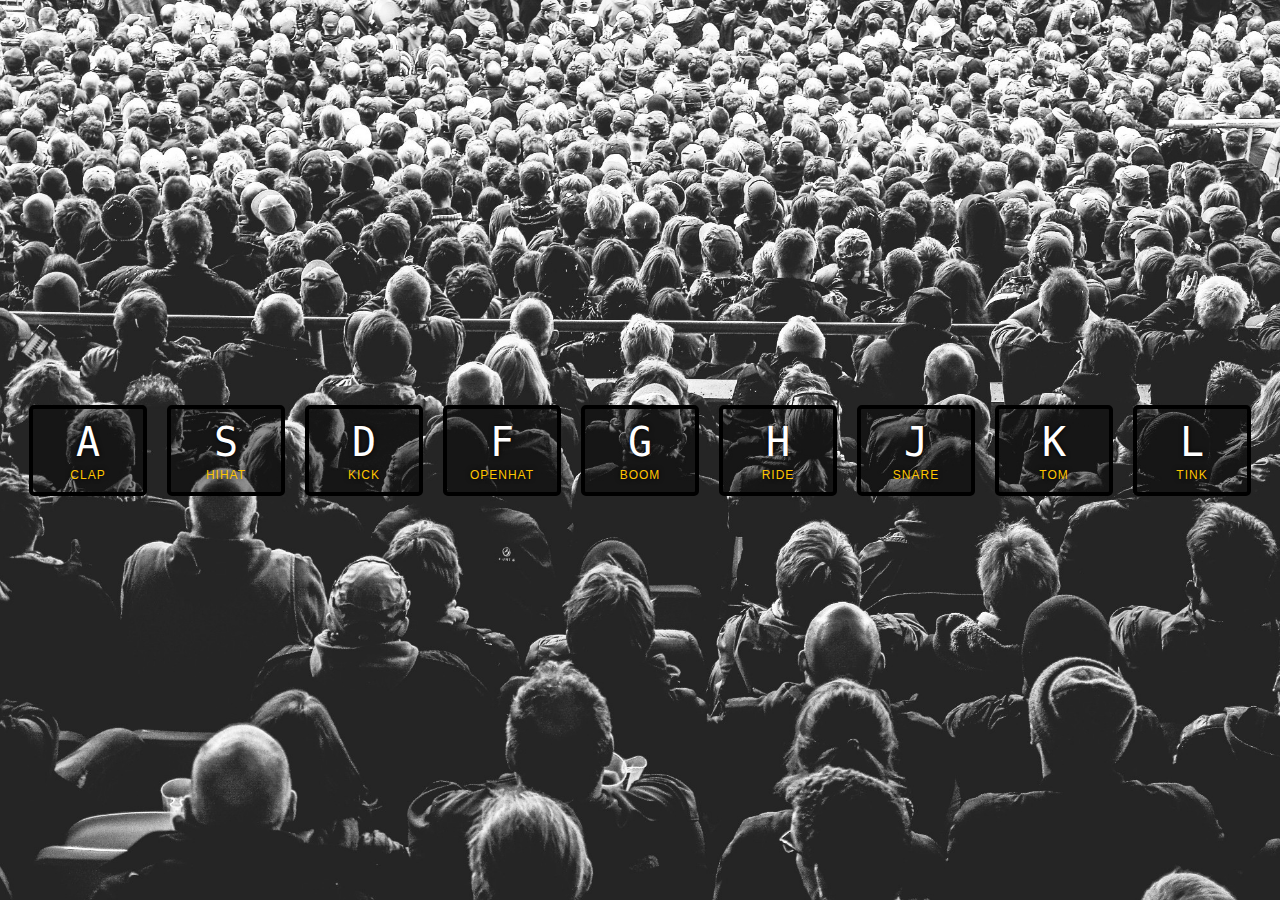
==== index.html @ 9af645fc "add the function removetransition & playsound function" ====
<!DOCTYPE html>
<html lang="en">
<head>
  <meta charset="UTF-8">
  <title>JS-Drum-Kit</title>
  <link rel="stylesheet" href="style.css">
  <link rel="icon" href="https://fav.farm/🥁" />
</head>
<body>


  <div class="keys">
    <div data-key="65" class="key">
      <kbd>A</kbd>
      <span class="sound">clap</span>
    </div>
    <div data-key="83" class="key">
      <kbd>S</kbd>
      <span class="sound">hihat</span>
    </div>
    <div data-key="68" class="key">
      <kbd>D</kbd>
      <span class="sound">kick</span>
    </div>
    <div data-key="70" class="key">
      <kbd>F</kbd>
      <span class="sound">openhat</span>
    </div>
    <div data-key="71" class="key">
      <kbd>G</kbd>
      <span class="sound">boom</span>
    </div>
    <div data-key="72" class="key">
      <kbd>H</kbd>
      <span class="sound">ride</span>
    </div>
    <div data-key="74" class="key">
      <kbd>J</kbd>
      <span class="sound">snare</span>
    </div>
    <div data-key="75" class="key">
      <kbd>K</kbd>
      <span class="sound">tom</span>
    </div>
    <div data-key="76" class="key">
      <kbd>L</kbd>
      <span class="sound">tink</span>
    </div>
  </div>

  <audio data-key="65" src="sounds/clap.wav"></audio>
  <audio data-key="83" src="sounds/hihat.wav"></audio>
  <audio data-key="68" src="sounds/kick.wav"></audio>
  <audio data-key="70" src="sounds/openhat.wav"></audio>
  <audio data-key="71" src="sounds/boom.wav"></audio>
  <audio data-key="72" src="sounds/ride.wav"></audio>
  <audio data-key="74" src="sounds/snare.wav"></audio>
  <audio data-key="75" src="sounds/tom.wav"></audio>
  <audio data-key="76" src="sounds/tink.wav"></audio>

<script>

function playSound(event){
 
console.log(event.keyCode)
const audio = document.querySelector(`audio[data-key="${event.keyCode}"]`);
const key = document.querySelector(`.key[data-key="${event.keyCode}"]`);

if (!audio) return; //stop the function running
audio.currentTime = 0; // reset the start time
audio.play()
 console.log(key);
key.classList.add('playing');
}

function removeTransition(event) {
  console.log(event. propertyName);
  if (event.propertyName !== 'transform') return; // skip it if it is not a transform
  this.classList.remove('playing');
}

const keys = document.querySelectorAll ('.key'); // select all the keys that are currently playing
keys.forEach(key => key.addEventListener('transitionend', removeTransition)); // using the foreach we are looping for each key listening to the eventlistener transition and wait for it to end.
window.addEventListener('keydown', playSound);

</script>


</body>
</html>
---- style.css ----
html {
  font-size: 10px;
  background: url('./background.jpg') bottom center;
  background-size: cover;
}

body,html {
  margin: 0;
  padding: 0;
  font-family: sans-serif;
}

.keys {
  display: flex;
  flex: 1;
  min-height: 100vh;
  align-items: center;
  justify-content: center;
}

.key {
  border: .4rem solid black;
  border-radius: .5rem;
  margin: 1rem;
  font-size: 1.5rem;
  padding: 1rem .5rem;
  transition: all .07s ease;
  width: 10rem;
  text-align: center;
  color: white;
  background: rgba(0,0,0,0.4);
  text-shadow: 0 0 .5rem black;
}

.playing {
  transform: scale(1.1);
  border-color: #ffc600;
  box-shadow: 0 0 1rem #ffc600;
}

kbd {
  display: block;
  font-size: 4rem;
}

.sound {
  font-size: 1.2rem;
  text-transform: uppercase;
  letter-spacing: .1rem;
  color: #ffc600;
}
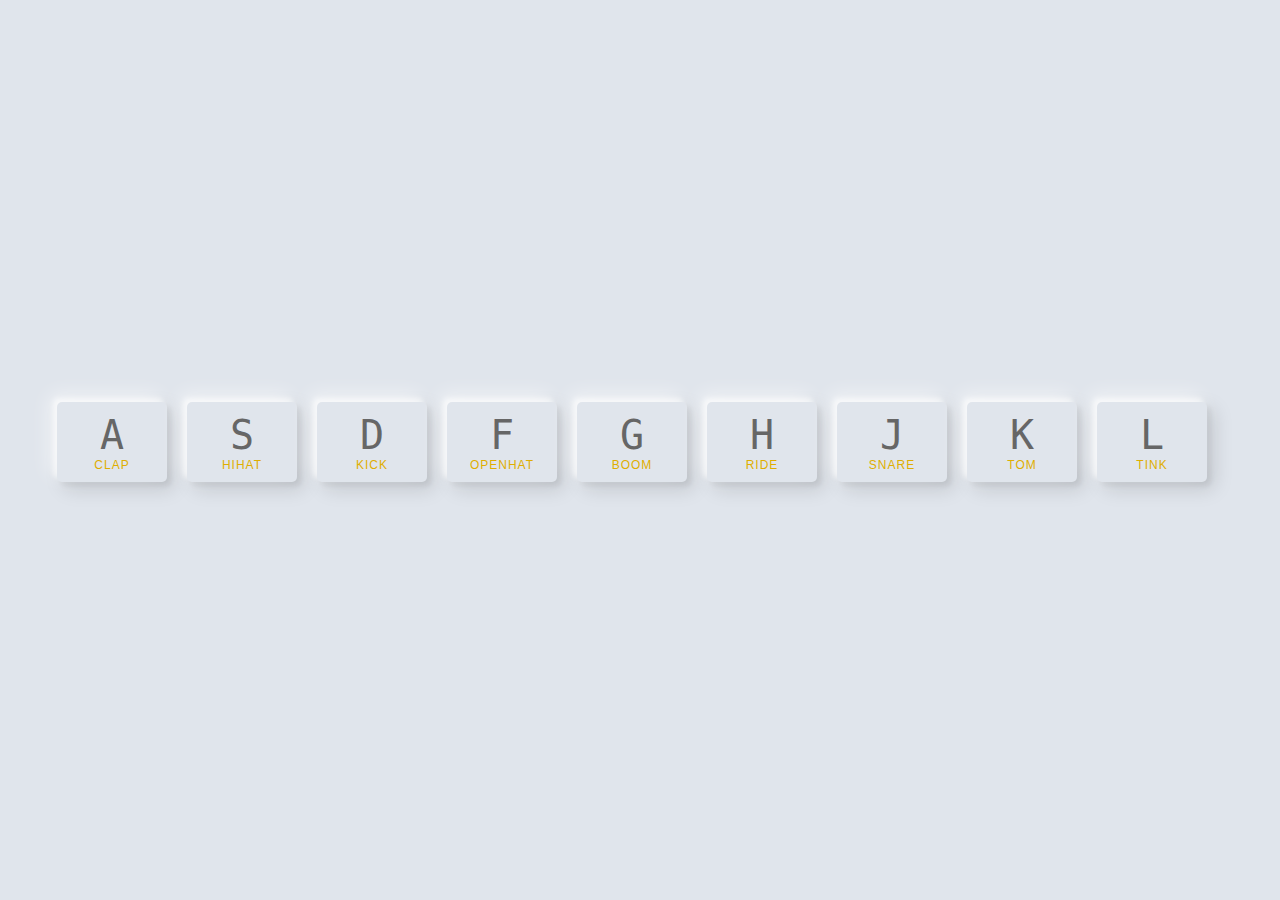
==== commit 4f47b0f8: "changed the ui with neumorphism style" ====
--- a/index.html
+++ b/index.html
@@ -9,7 +9,8 @@
 <body>
 
 
-  <div class="keys">
+ <!--  <div class="frame"> -->
+  <div id="keys">
     <div data-key="65" class="key">
       <kbd>A</kbd>
       <span class="sound">clap</span>
@@ -46,6 +47,7 @@
       <kbd>L</kbd>
       <span class="sound">tink</span>
     </div>
+  </div>
   </div>
 
   <audio data-key="65" src="sounds/clap.wav"></audio>
--- a/style.css
+++ b/style.css
@@ -8,9 +8,38 @@
   margin: 0;
   padding: 0;
   font-family: sans-serif;
+  display: flex;
+  flex-direction: column;
+  justify-content: center;
+  align-items: center;
+  height: 100vh;
+  width: 100vw;
+  margin: -8px;
+   background: #e0e5ec;
 }
 
-.keys {
+.frame{
+  display: flex;
+  flex-direction: row;
+  justify-content: space-around;
+  align-items: center;
+  height: 20rem;
+  width: 130rem;
+
+  position: relative;
+   box-shadow:
+   -7px -7px 20px 0px #fff9,
+   -4px -4px 5px 0px #fff9,
+   7px 7px 20px 0px #0002,
+   4px 4px 5px 0px #0001,
+   inset 0px 0px 0px 0px #fff9,
+   inset 0px 0px 0px 0px #0001,
+   inset 0px 0px 0px 0px #fff9,        inset 0px 0px 0px 0px #0001;
+ transition:box-shadow 0.6s cubic-bezier(.79,.21,.06,.81);
+   border-radius: 10px;
+}
+
+#keys {
   display: flex;
   flex: 1;
   min-height: 100vh;
@@ -19,7 +48,7 @@
 }
 
 .key {
-  border: .4rem solid black;
+  
   border-radius: .5rem;
   margin: 1rem;
   font-size: 1.5rem;
@@ -27,15 +56,34 @@
   transition: all .07s ease;
   width: 10rem;
   text-align: center;
-  color: white;
+  
   background: rgba(0,0,0,0.4);
-  text-shadow: 0 0 .5rem black;
+
+ 
+  background: #e0e5ec;
+  display: flex;
+  flex-direction: column;
+ 
+  align-items: center;
+  -webkit-tap-highlight-color: rgba(0,0,0,0);
+  -webkit-tap-highlight-color: transparent;
+  box-shadow:
+   -7px -7px 20px 0px #fff9,
+   -4px -4px 5px 0px #fff9,
+   7px 7px 20px 0px #0002,
+   4px 4px 5px 0px #0001;
+ transition:box-shadow 0.6s cubic-bezier(.79,.21,.06,.81);
+  font-size: 26px;
+  color: #666;
+  text-decoration: none;
+  
 }
 
 .playing {
   transform: scale(1.1);
   border-color: #ffc600;
   box-shadow: 0 0 1rem #ffc600;
+  transition: all .07s ease;
 }
 
 kbd {
@@ -47,5 +95,5 @@
   font-size: 1.2rem;
   text-transform: uppercase;
   letter-spacing: .1rem;
-  color: #ffc600;
+  color: #dfae00;
 }
